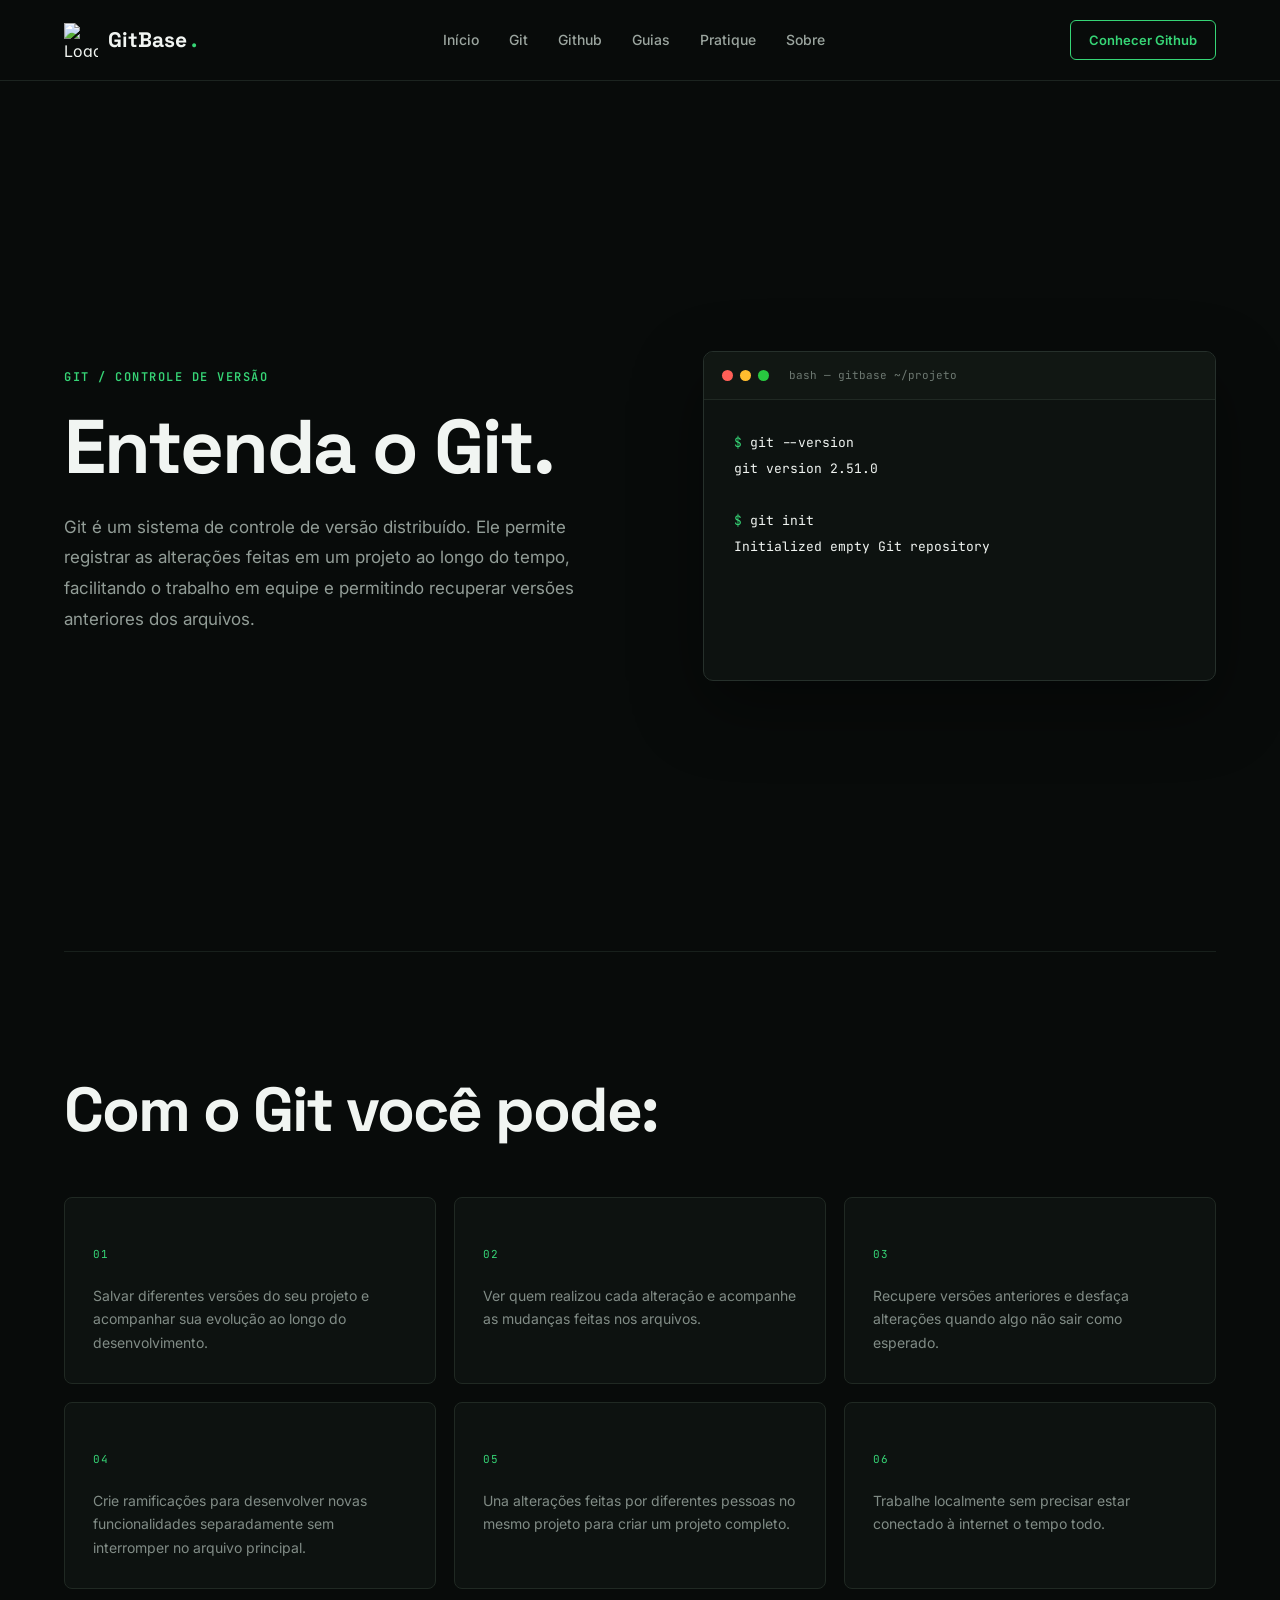
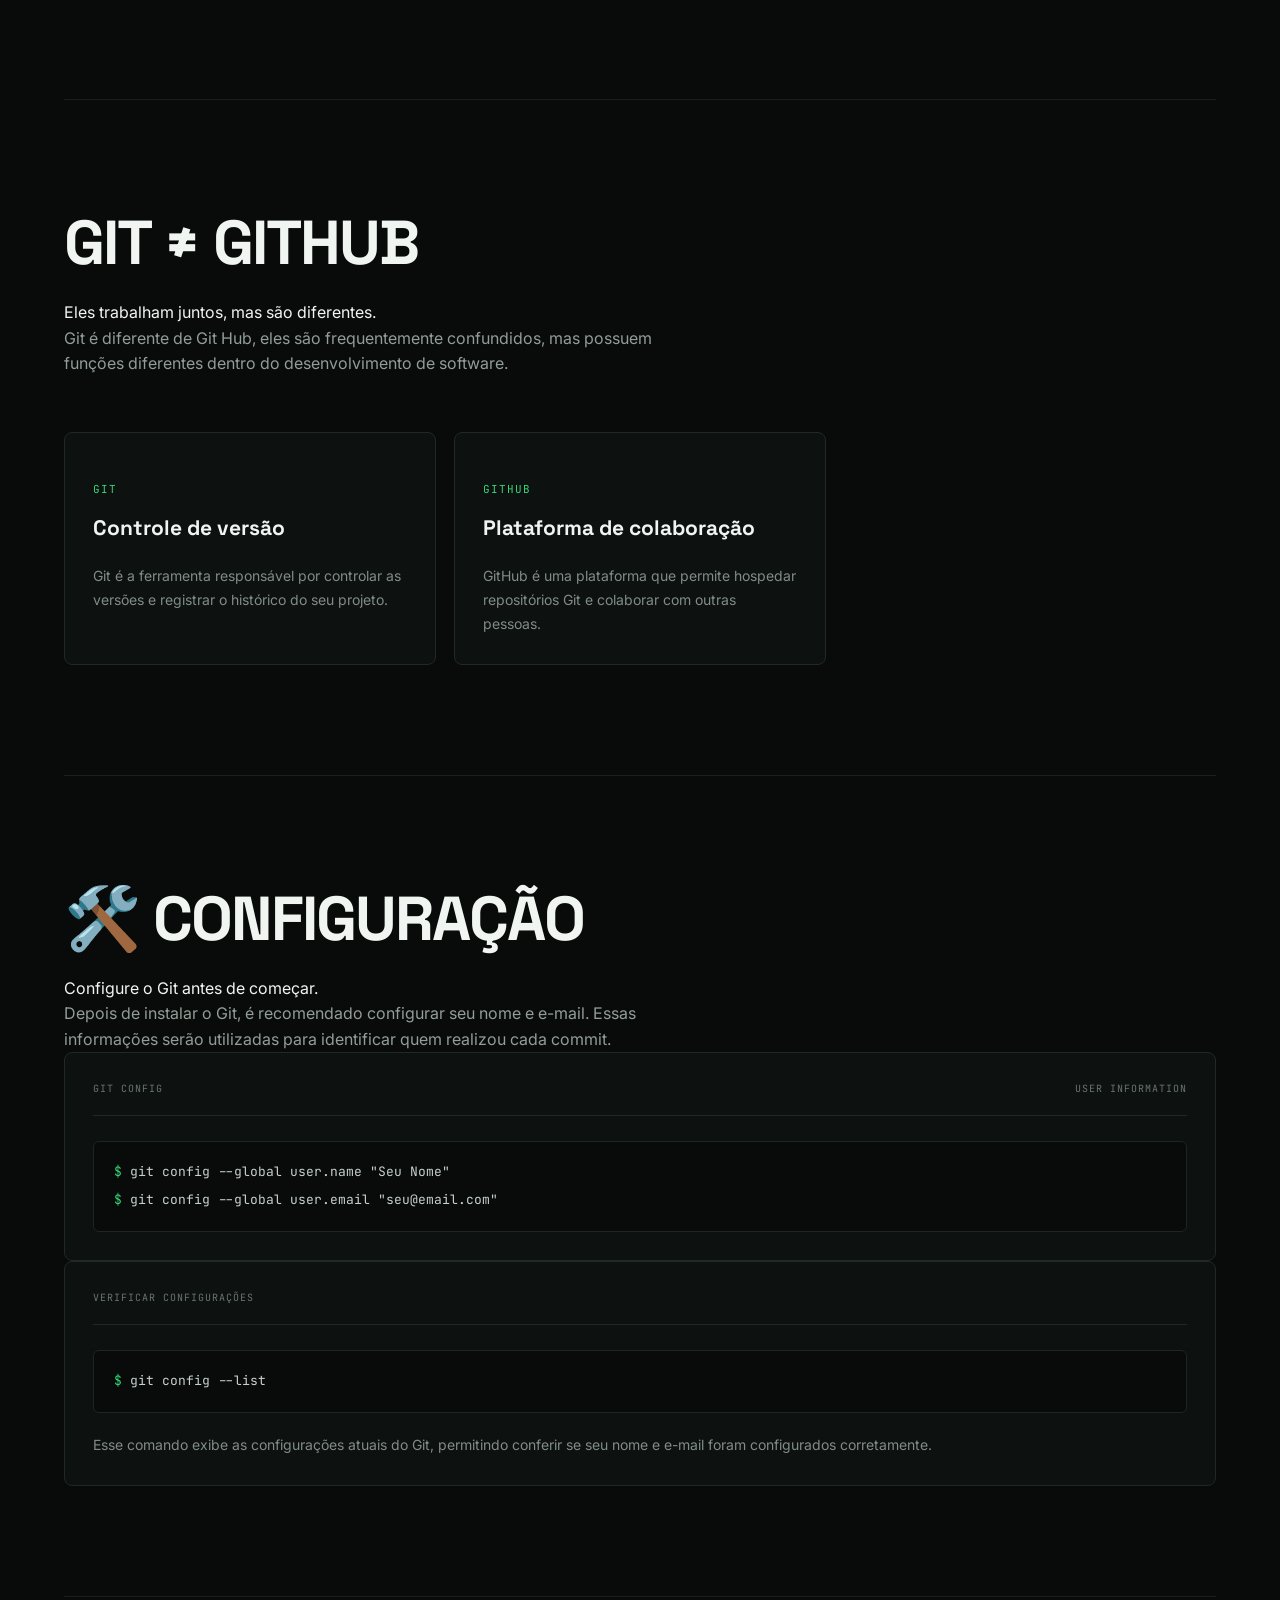
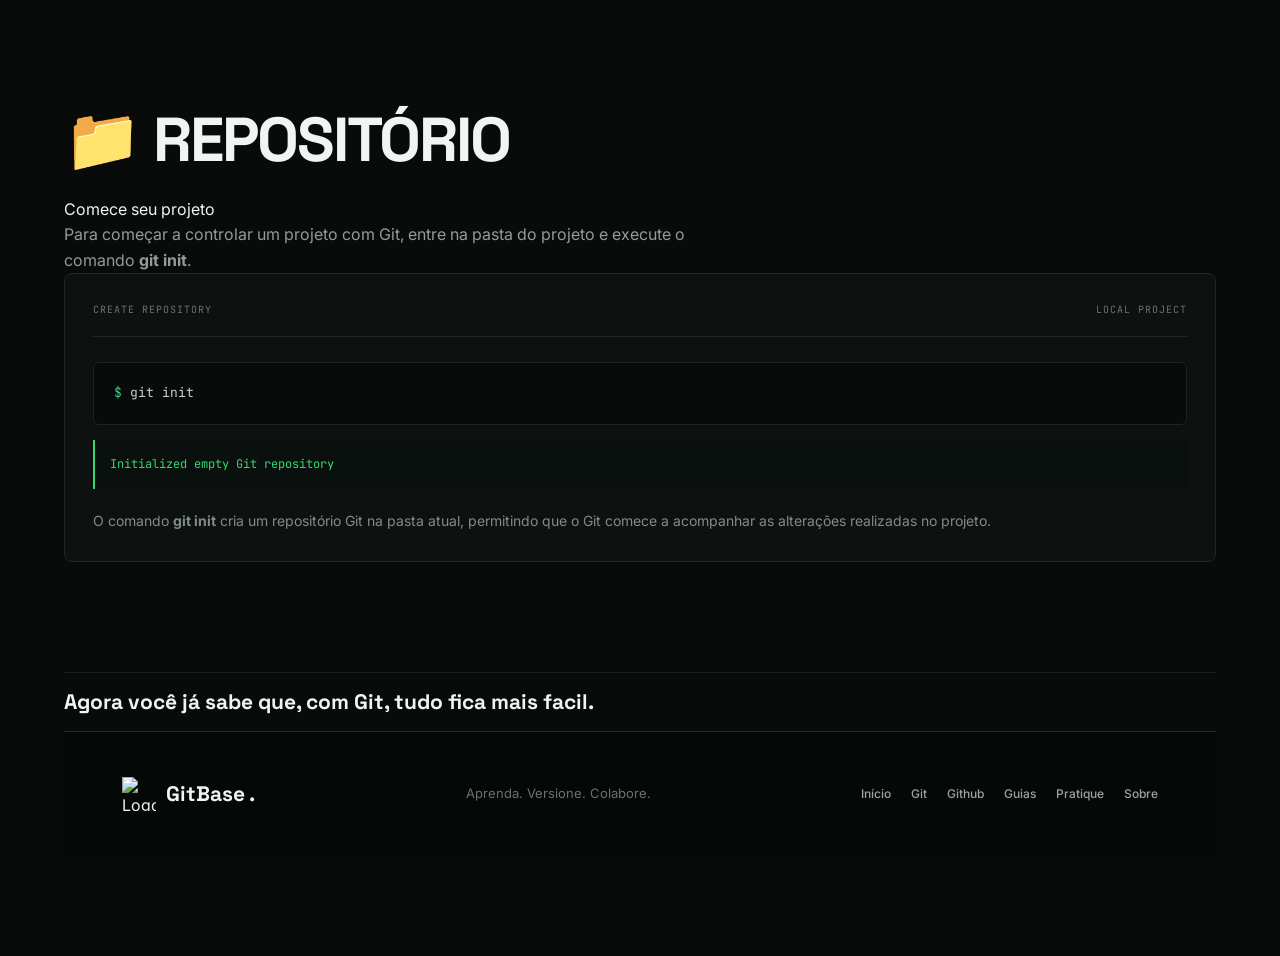
==== pages/git.html @ d870837b "botões funcionando e arquivos na pasta page" ====
<!doctype html>
<html lang="pt-br">

<head>
  <meta charset="UTF-8" />
  <meta name="viewport" content="width=device-width, initial-scale=1.0" />

  <title>Git</title>

  <link rel="stylesheet" href="./style_git.css" />

  <link rel="preconnect" href="https://fonts.googleapis.com" />
  <link rel="preconnect" href="https://fonts.gstatic.com" crossorigin />

  <link
    href="https://fonts.googleapis.com/css2?family=Inter:wght@400;500;600;700;800&family=JetBrains+Mono:wght@400;500;600&family=Space+Grotesk:wght@400;500;600;700&display=swap"
    rel="stylesheet"
  />
</head>


<body>

  <!-- ================= HEADER ================= -->

  <header>

    <nav class="container">

      <div class="logo">

        <img src="./assets/logo.png" alt="Logo GitBase" />

        <p>
          GitBase <span>.</span>
        </p>

      </div>


      <div class="menu">

        <a href="../index.html">Início</a>

        <a href="../git.html">Git</a>

        <a href="../github.html">Github</a>

        <a href="../guias.html">Guias</a>

        <a href="../pratique.html">Pratique</a>

        <a href="../sobre.html">Sobre</a>

      </div>


      <button>
        Conhecer Github
      </button>

    </nav>

  </header>



  <!-- ================= MAIN ================= -->

  <main class="container">


    <!-- ================= HERO ================= -->

    <section>

      <div class="hero">

        <div class="hero-text">

          <p>GIT / CONTROLE DE VERSÃO</p>

          <h1>
            Entenda o Git.
          </h1>

          <p>
            Git é um sistema de controle de versão distribuído.
            Ele permite registrar as alterações feitas em um projeto
            ao longo do tempo, facilitando o trabalho em equipe e
            permitindo recuperar versões anteriores dos arquivos.
          </p>

        </div>


        <!-- Terminal -->

        <div class="terminal">

          <div class="terminal-top">

            <div class="terminal-top-left">

              <div class="circle red"></div>

              <div class="circle yellow"></div>

              <div class="circle green"></div>

            </div>

            <p>
              bash — gitbase ~/projeto
            </p>

          </div>


          <div class="terminal-content">

            <p>
              <span>$</span> git --version
            </p>

            <p>
              git version 2.51.0
            </p>

            <br>

            <p>
              <span>$</span> git init
            </p>

            <p>
              Initialized empty Git repository
            </p>

          </div>

        </div>

      </div>

    </section>



    <!-- ================= O QUE É GIT ================= -->

    <section>

      <div>

        <p></p>

        <h1>
        Com o Git você pode:
        </h1>

      </div>


      <!-- Benefícios -->

      <div class="quadros-cod-organizados">


        <div class="quadro">

          <p>01</p>

          <p>
            Salvar diferentes versões do seu projeto e acompanhar
            sua evolução ao longo do desenvolvimento.
          </p>

        </div>


        <div class="quadro">

          <p>02</p>

          <p>
            Ver quem realizou cada alteração e acompanhe
            as mudanças feitas nos arquivos.
          </p>

        </div>


        <div class="quadro">

          <p>03</p>

          <p>
            Recupere versões anteriores e desfaça alterações
            quando algo não sair como esperado.
          </p>

        </div>


        <div class="quadro">

          <p>04</p>

          <p>
            Crie ramificações para desenvolver novas funcionalidades
            separadamente sem interromper no arquivo principal.
          </p>

        </div>


        <div class="quadro">

          <p>05</p>

          <p>
            Una alterações feitas por diferentes pessoas
            no mesmo projeto para criar um projeto completo.
          </p>

        </div>


        <div class="quadro">

          <p>06</p>

          <p>
            Trabalhe localmente sem precisar estar conectado
            à internet o tempo todo.
          </p>

        </div>

      </div>

    </section>



    <!-- ================= GIT ≠ GITHUB ================= -->

    <section>

      <div>

        <h1>GIT ≠ GITHUB</h1>

        <p>
          Eles trabalham juntos,
          <span>mas são diferentes.</span>
        </p>

        <p>
          Git é diferente de Git Hub, eles são frequentemente confundidos, mas possuem
          funções diferentes dentro do desenvolvimento de software.
        </p>

      </div>


      <div class="quadros-cod-organizados">


        <div class="quadro">

          <p>GIT</p>

          <h3>
            Controle de versão
          </h3>

          <p>
            Git é a ferramenta responsável por controlar as versões
            e registrar o histórico do seu projeto.
          </p>

        </div>


        <div class="quadro">

          <p>GITHUB</p>

          <h3>
            Plataforma de colaboração
          </h3>

          <p>
            GitHub é uma plataforma que permite hospedar repositórios
            Git e colaborar com outras pessoas.
          </p>

        </div>

      </div>

    </section>



    <!-- ================= INSTALAÇÃO E CONFIGURAÇÃO ================= -->

    <section>

      <div>

        <h1>🛠️ CONFIGURAÇÃO</h1>

        <p>
          Configure o Git
          <span>antes de começar.</span>
        </p>

        <p>
          Depois de instalar o Git, é recomendado configurar seu nome
          e e-mail. Essas informações serão utilizadas para identificar
          quem realizou cada commit.
        </p>

      </div>


      <div class="quadro">


        <div class="parte-cima">

          <p>GIT CONFIG</p>

          <p>USER INFORMATION</p>

        </div>


        <div class="codigo">

          <p>
            <span>$</span> git config --global user.name "Seu Nome"
          </p>

          <p>
            <span>$</span> git config --global user.email "seu@email.com"
          </p>

        </div>

      </div>


      <!-- Conferir configurações -->

      <div class="quadro">

        <div class="parte-cima">

          <p>VERIFICAR CONFIGURAÇÕES</p>

        </div>


        <div class="codigo">

          <p>
            <span>$</span> git config --list
          </p>

        </div>


        <p>
          Esse comando exibe as configurações atuais do Git,
          permitindo conferir se seu nome e e-mail foram configurados
          corretamente.
        </p>

      </div>

    </section>



    <!-- ================= CRIANDO REPOSITÓRIO ================= -->

    <section>

      <div>

        <h1>📁 REPOSITÓRIO</h1>

        <p>
          <span>Comece seu projeto</span>
        </p>

        <p>
          Para começar a controlar um projeto com Git, entre na pasta
          do projeto e execute o comando <strong>git init</strong>.
        </p>

      </div>


      <div class="quadro">


        <div class="parte-cima">

          <p>CREATE REPOSITORY</p>

          <p>LOCAL PROJECT</p>

        </div>


        <div class="codigo">

          <p>
            <span>$</span> git init
          </p>

        </div>


        <div class="resultado">

          <p>
            Initialized empty Git repository
          </p>

        </div>


        <p>
          O comando <strong>git init</strong> cria um repositório Git
          na pasta atual, permitindo que o Git comece a acompanhar
          as alterações realizadas no projeto.
        </p>

      </div>

    </section>



    <!-- ================= RESUMO ================= -->

        <h3>
          Agora você já sabe
          <span>que, com Git, tudo fica mais facil.</span>
        </h3>

 
  <!-- ================= FOOTER ================= -->

  <footer>

    <div class="logo">

      <img
        class="img_logo"
        src="./assets/logo.png"
        alt="Logo GitBase"
      />

      <p>
        GitBase .
      </p>

    </div>


    <p>
      Aprenda. Versione. Colabore.
    </p>


    <div class="menu">

      <a href="./index.html">Início</a>

      <a href="./git.html">Git</a>

      <a href="./github.html">Github</a>

      <a href="./guias.html">Guias</a>

      <a href="./pratique.html">Pratique</a>

      <a href="./sobre.html">Sobre</a>

    </div>

  </footer>


</body>

</html>
---- pages/style_git.css ----
/* =====================================================
   CONFIGURAÇÕES GERAIS
===================================================== */

* {
  margin: 0;
  padding: 0;
  box-sizing: border-box;
}

html {
  scroll-behavior: smooth;
}

body {
  background: #080b0a;
  color: #f1f5f2;
  font-family: "Inter", sans-serif;
  line-height: 1.6;
}

.container {
  width: 90%;
  max-width: 1200px;
  margin: 0 auto;
}

a {
  text-decoration: none;
  color: inherit;
}

button {
  font-family: "Inter", sans-serif;
  cursor: pointer;
}


/* =====================================================
   HEADER
===================================================== */

header {
  width: 100%;
  border-bottom: 1px solid #1c2420;
  background: #080b0a;
  position: sticky;
  top: 0;
  z-index: 1000;
}

header nav {
  height: 80px;
  display: flex;
  align-items: center;
  justify-content: space-between;
}


/* LOGO */

.logo {
  display: flex;
  align-items: center;
  gap: 10px;
}

.logo img {
  width: 34px;
  height: 34px;
  object-fit: contain;
}

.logo p {
  font-family: "Space Grotesk", sans-serif;
  font-size: 21px;
  font-weight: 700;
}

.logo span {
  color: #36d576;
}


/* MENU */

.menu {
  display: flex;
  align-items: center;
  gap: 30px;
}

.menu a {
  color: #9ba59f;
  font-size: 14px;
  font-weight: 500;
  transition: 0.3s;
}

.menu a:hover {
  color: #36d576;
}


/* BOTÃO HEADER */

header button {
  border: 1px solid #36d576;
  background: transparent;
  color: #36d576;
  padding: 11px 18px;
  border-radius: 6px;
  font-size: 13px;
  font-weight: 600;
  transition: 0.3s;
}

header button:hover {
  background: #36d576;
  color: #080b0a;
}


/* =====================================================
   SEÇÕES
===================================================== */

main {
  padding-bottom: 100px;
}

main > section {
  padding: 110px 0;
  border-bottom: 1px solid #18201c;
}

main > section:last-child {
  border-bottom: none;
}


/* =====================================================
   TEXTOS
===================================================== */

section > div:first-child > p:first-child {
  color: #36d576;
  font-family: "JetBrains Mono", monospace;
  font-size: 12px;
  font-weight: 600;
  letter-spacing: 1.5px;
  margin-bottom: 15px;
}

h1 {
  font-family: "Space Grotesk", sans-serif;
  font-size: clamp(36px, 5vw, 62px);
  line-height: 1.05;
  letter-spacing: -2px;
  margin-bottom: 25px;
}

h1 span {
  color: #36d576;
}

h3 {
  font-family: "Space Grotesk", sans-serif;
  font-size: 21px;
  margin: 12px 0;
}

section > div:first-child > p:last-child {
  max-width: 650px;
  color: #929d97;
  font-size: 16px;
}


/* =====================================================
   HERO
===================================================== */

.hero {
  min-height: 650px;
  display: grid;
  grid-template-columns: 1fr 0.9fr;
  align-items: center;
  gap: 70px;
}

.hero-text > p:first-child {
  color: #36d576;
  font-family: "JetBrains Mono", monospace;
  font-size: 12px;
  font-weight: 600;
  letter-spacing: 1.5px;
  margin-bottom: 20px;
}

.hero h1 {
  font-size: clamp(45px, 6vw, 76px);
  max-width: 700px;
}

.hero-text > p:nth-of-type(2) {
  max-width: 610px;
  color: #929d97;
  font-size: 17px;
  line-height: 1.8;
  margin-bottom: 30px;
}


/* BOTÕES HERO */

.button1-hero,
.button2-hero {
  padding: 13px 22px;
  border-radius: 6px;
  font-weight: 600;
  font-size: 14px;
  margin-right: 10px;
  transition: 0.3s;
}

.button1-hero {
  border: 1px solid #36d576;
  background: #36d576;
  color: #080b0a;
}

.button1-hero:hover {
  background: #54e58b;
  transform: translateY(-2px);
}

.button2-hero {
  border: 1px solid #303a35;
  background: transparent;
  color: #d7ded9;
}

.button2-hero:hover {
  border-color: #36d576;
  color: #36d576;
}


/* =====================================================
   TERMINAL
===================================================== */

.terminal {
  background: #0d1210;
  border: 1px solid #26302b;
  border-radius: 10px;
  overflow: hidden;
  box-shadow: 0 25px 70px rgba(0, 0, 0, 0.4);
}

.terminal-top {
  height: 48px;
  padding: 0 18px;
  display: flex;
  align-items: center;
  gap: 20px;
  border-bottom: 1px solid #202923;
  background: #111713;
}

.terminal-top-left {
  display: flex;
  gap: 7px;
}

.circle {
  width: 11px;
  height: 11px;
  border-radius: 50%;
}

.red {
  background: #ff5f57;
}

.yellow {
  background: #ffbd2e;
}

.green {
  background: #28c840;
}

.terminal-top p {
  font-family: "JetBrains Mono", monospace;
  color: #6e7972;
  font-size: 11px;
}

.terminal-content {
  padding: 30px;
  min-height: 280px;
  font-family: "JetBrains Mono", monospace;
  font-size: 13px;
  line-height: 2;
}

.terminal-content span {
  color: #36d576;
}

.terminal-content .success {
  color: #36d576;
}


/* =====================================================
   CARDS
===================================================== */

.quadros-cod-organizados {
  margin-top: 55px;
  display: grid;
  grid-template-columns: repeat(3, 1fr);
  gap: 18px;
}

.quadro {
  background: #0d1210;
  border: 1px solid #202923;
  border-radius: 8px;
  padding: 28px;
  transition: 0.3s;
}

.quadro:hover {
  border-color: #36d576;
  transform: translateY(-4px);
}

.quadro > p:first-child {
  color: #36d576;
  font-family: "JetBrains Mono", monospace;
  font-size: 11px;
  letter-spacing: 1px;
}

.quadro > p:not(:first-child) {
  color: #818c86;
  font-size: 14px;
  line-height: 1.7;
}


/* =====================================================
   GIT ≠ GITHUB
===================================================== */

.quadros-cod-organizados .quadro ul {
  margin-top: 20px;
  padding-left: 18px;
  color: #929d97;
  font-size: 14px;
}

.quadro li {
  margin-bottom: 7px;
}

.quadro li::marker {
  color: #36d576;
}


/* =====================================================
   CONFIGURAÇÃO
===================================================== */

.codigo {
  margin-top: 25px;
  background: #080b0a;
  border: 1px solid #1d2621;
  border-radius: 6px;
  padding: 20px;
  font-family: "JetBrains Mono", monospace;
  font-size: 13px;
  overflow-x: auto;
}

.codigo p {
  color: #c7d0ca;
  margin-bottom: 7px;
}

.codigo p:last-child {
  margin-bottom: 0;
}

.codigo span {
  color: #36d576;
}

.quadro > p {
  margin-top: 20px;
  color: #818c86;
}


/* =====================================================
   PARTE SUPERIOR DOS QUADROS
===================================================== */

.parte-cima,
.cima {
  display: flex;
  justify-content: space-between;
  align-items: center;
  padding-bottom: 18px;
  margin-bottom: 20px;
  border-bottom: 1px solid #202923;
}

.parte-cima p,
.cima p {
  margin: 0 !important;
  font-family: "JetBrains Mono", monospace;
  font-size: 10px !important;
  color: #69756e !important;
  letter-spacing: 1px;
}


/* =====================================================
   RESULTADO DO TERMINAL
===================================================== */

.resultado {
  margin-top: 15px;
  padding: 15px;
  border-left: 2px solid #36d576;
  background: #0a100d;
}

.resultado p {
  margin: 0 !important;
  font-family: "JetBrains Mono", monospace;
  color: #36d576 !important;
  font-size: 12px !important;
}


/* =====================================================
   RESUMO
===================================================== */

main > section:last-child .quadro {
  display: grid;
  grid-template-columns: repeat(3, 1fr);
  gap: 30px;
}

main > section:last-child .quadro > div {
  padding-right: 20px;
  border-right: 1px solid #202923;
}

main > section:last-child .quadro > div:last-child {
  border-right: none;
}

main > section:last-child .quadro > div > p:first-child {
  font-size: 25px;
  font-weight: 700;
  color: #36d576;
}


/* =====================================================
   FOOTER
===================================================== */

footer {
  border-top: 1px solid #202923;
  padding: 45px 5%;
  display: flex;
  align-items: center;
  justify-content: space-between;
  background: #060807;
}

footer > p {
  color: #68736d;
  font-size: 13px;
}

footer .menu {
  gap: 20px;
}

footer .menu a {
  font-size: 12px;
}


/* =====================================================
   RESPONSIVIDADE
===================================================== */

@media (max-width: 900px) {

  header nav {
    height: auto;
    padding: 18px 0;
    flex-wrap: wrap;
    gap: 20px;
  }

  header .menu {
    order: 3;
    width: 100%;
    justify-content: center;
    flex-wrap: wrap;
  }

  .hero {
    grid-template-columns: 1fr;
    gap: 50px;
    padding: 70px 0;
  }

  .quadros-cod-organizados {
    grid-template-columns: repeat(2, 1fr);
  }

  main > section:last-child .quadro {
    grid-template-columns: 1fr;
  }

  main > section:last-child .quadro > div {
    border-right: none;
    border-bottom: 1px solid #202923;
    padding-bottom: 25px;
  }

  main > section:last-child .quadro > div:last-child {
    border-bottom: none;
  }

}


@media (max-width: 600px) {

  .container {
    width: 92%;
  }

  header button {
    display: none;
  }

  header .menu {
    gap: 15px;
  }

  header .menu a {
    font-size: 12px;
  }

  main > section {
    padding: 75px 0;
  }

  h1 {
    font-size: 40px;
  }

  .hero h1 {
    font-size: 48px;
  }

  .quadros-cod-organizados {
    grid-template-columns: 1fr;
  }

  .button1-hero,
  .button2-hero {
    margin-bottom: 10px;
  }

  .terminal-content {
    padding: 20px;
    font-size: 11px;
  }

  footer {
    flex-direction: column;
    gap: 25px;
    text-align: center;
  }

  footer .menu {
    flex-wrap: wrap;
    justify-content: center;
  }

}
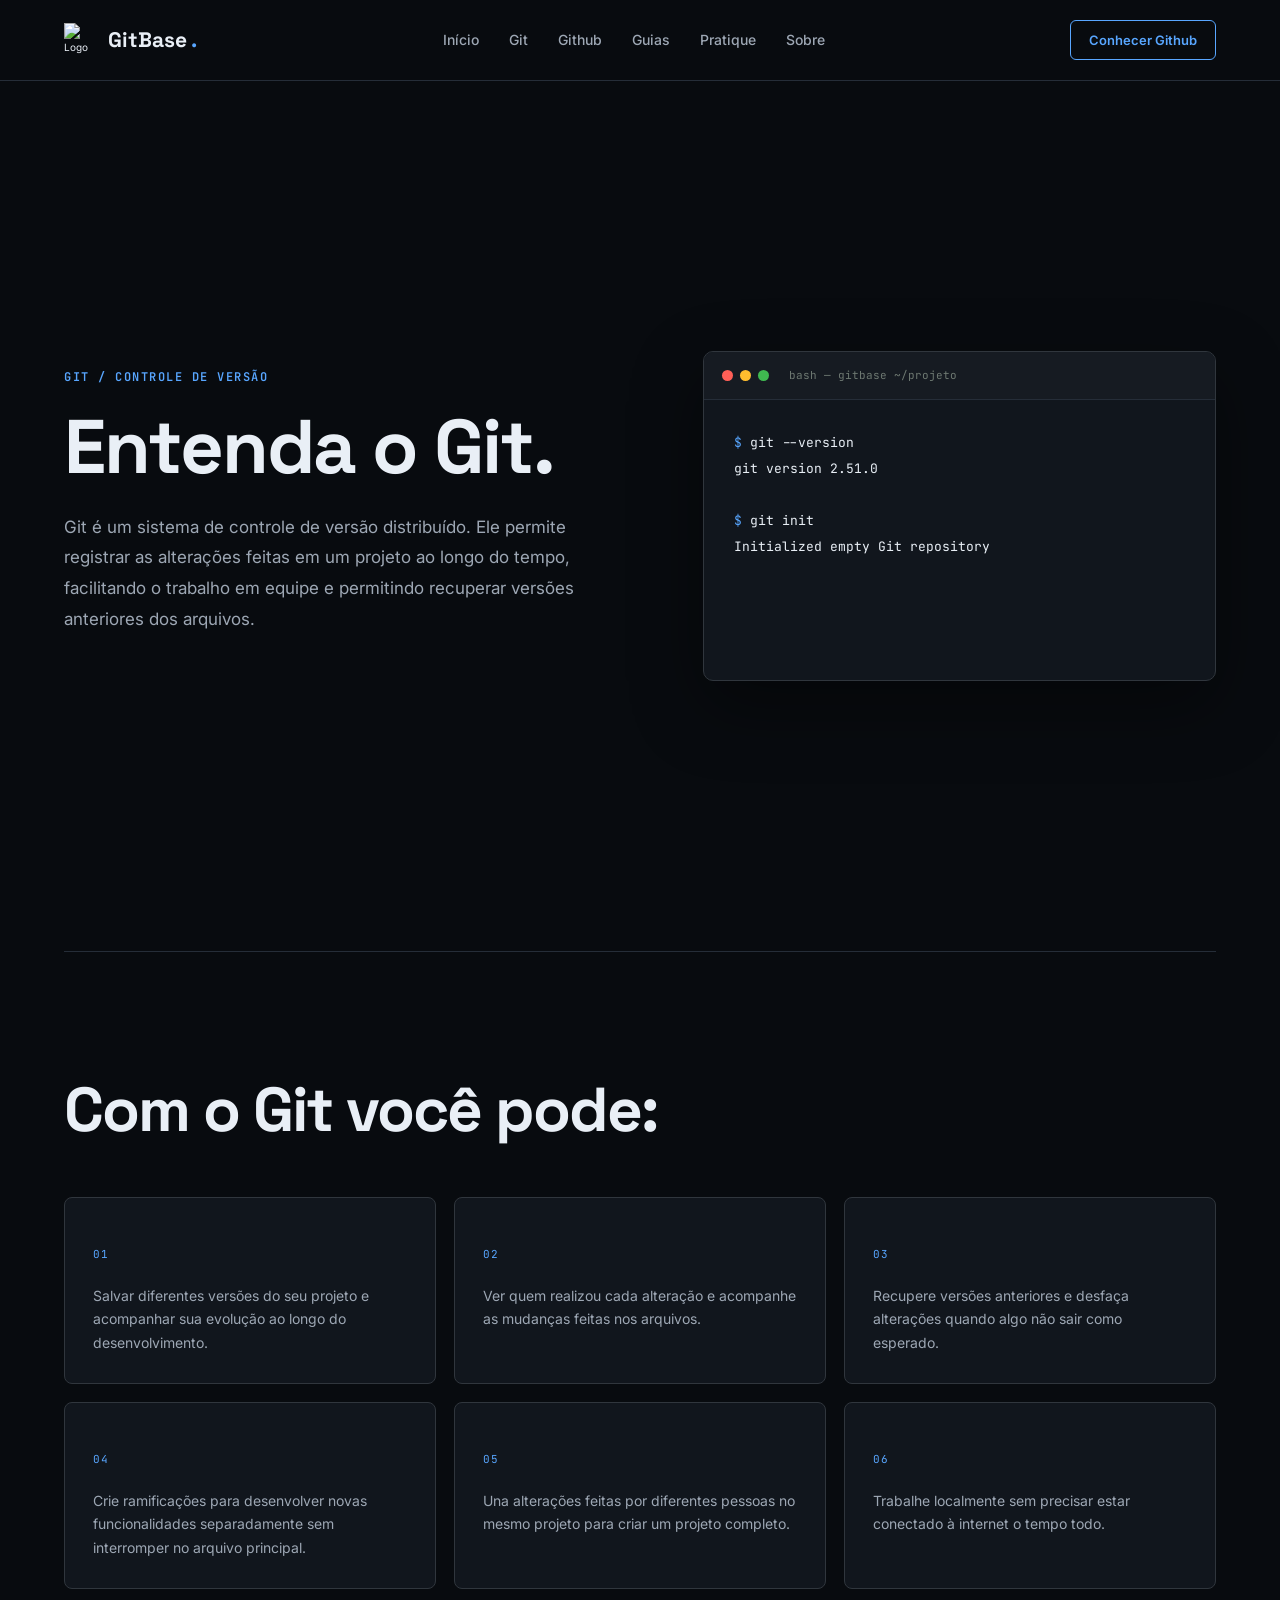
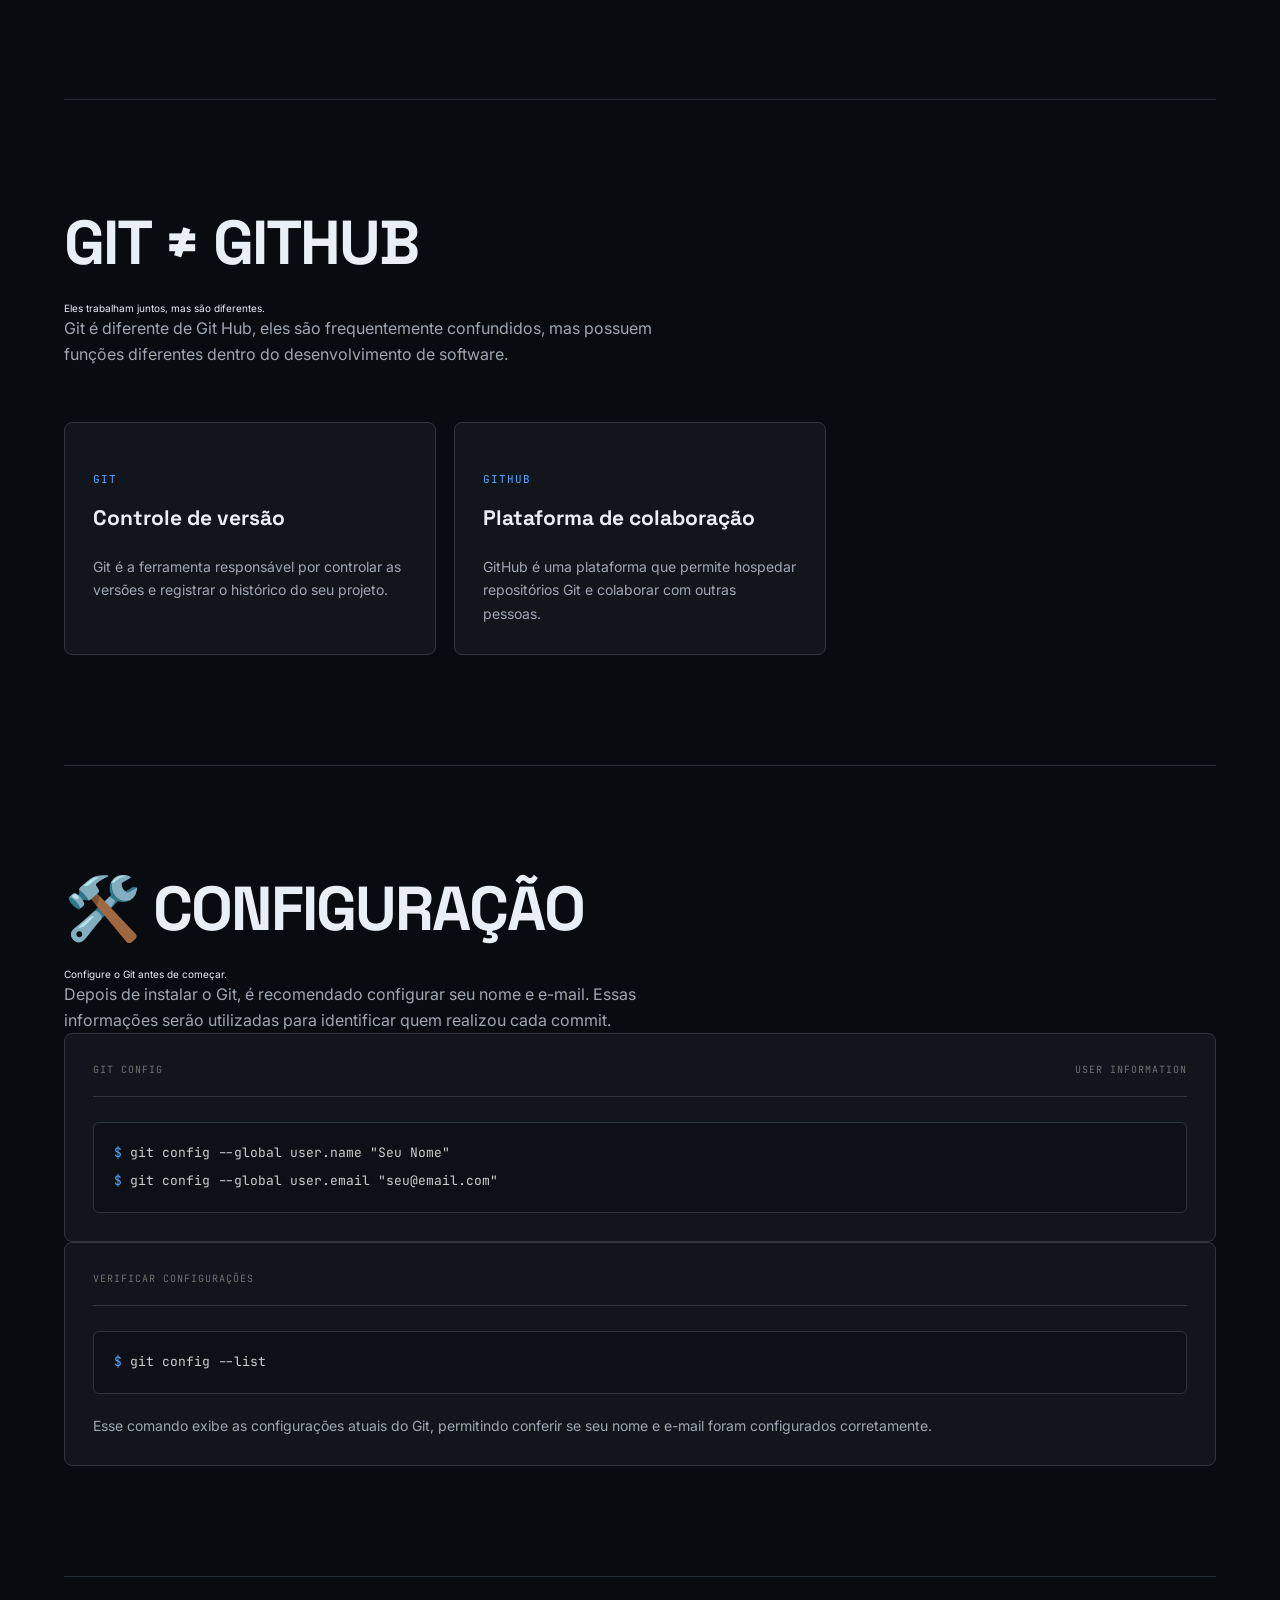
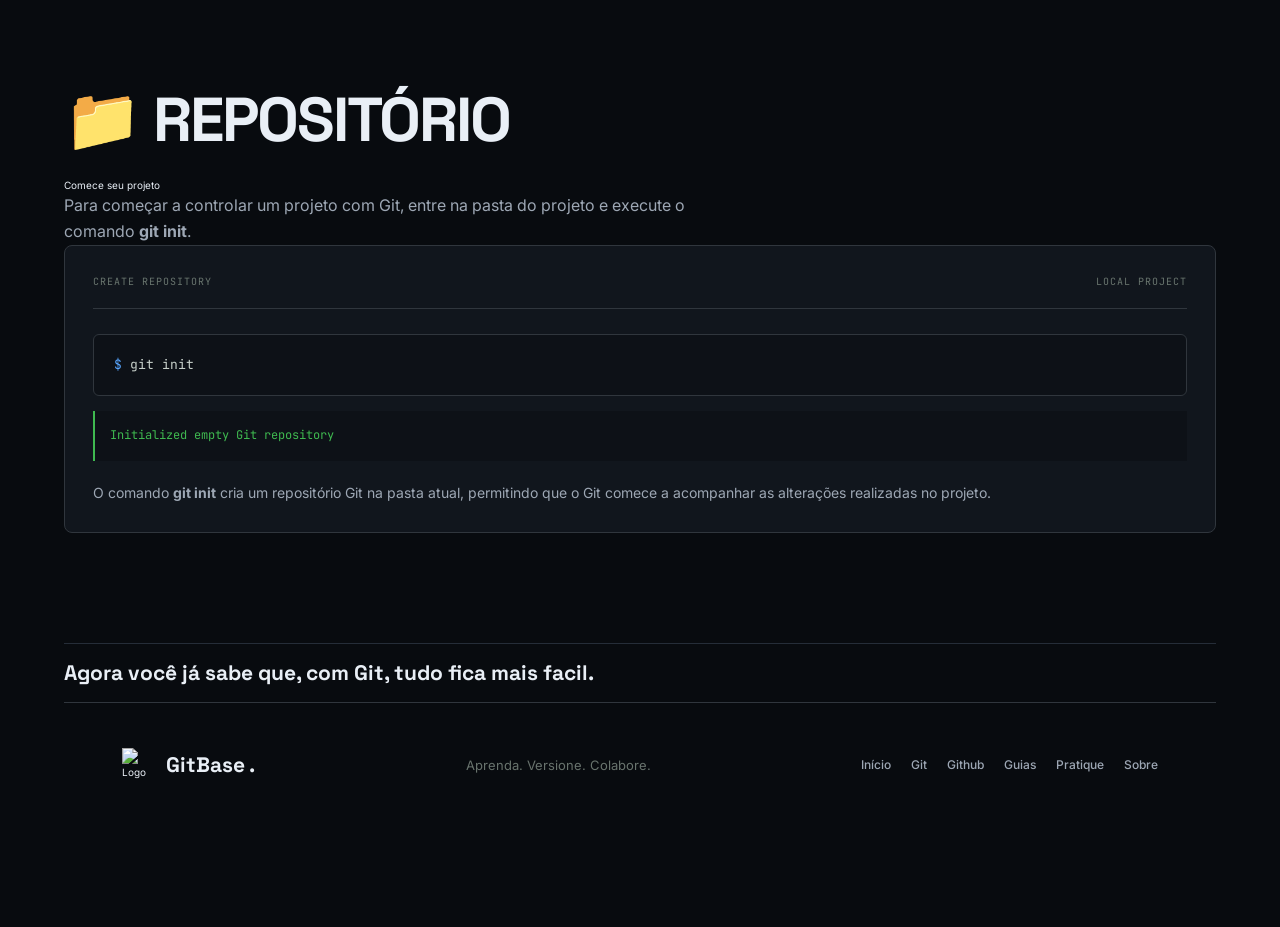
==== commit b8cd1e55: "mais uma alteração feita, correção na estética da pagina guias e bug da logo corrigido" ====
--- a/pages/git.html
+++ b/pages/git.html
@@ -29,7 +29,7 @@
 
       <div class="logo">
 
-        <img src="./assets/logo.png" alt="Logo GitBase" />
+        <img src="../assets/logo.png" alt="Logo GitBase" />
 
         <p>
           GitBase <span>.</span>
@@ -464,7 +464,7 @@
 
       <img
         class="img_logo"
-        src="./assets/logo.png"
+        src="../assets/logo.png"
         alt="Logo GitBase"
       />
 
--- a/pages/style_git.css
+++ b/pages/style_git.css
@@ -1,6 +1,17 @@
 /* =====================================================
    CONFIGURAÇÕES GERAIS
 ===================================================== */
+
+:root {
+  --color-blue: #58a6ff;
+  --color-text-gray: #9da7b4;
+  --color-background: #0d1117;
+  --color-background-card: #11161d;
+  --color-border: #30363d;
+  --color-border-light: #252d38;
+  --color-green: #3fb950;
+  --color-white: #e9eff6;
+}
 
 * {
   margin: 0;
@@ -10,11 +21,12 @@
 
 html {
   scroll-behavior: smooth;
+  font-size: 62.5%;
 }
 
 body {
-  background: #080b0a;
-  color: #f1f5f2;
+  background: #080b0f;
+  color: var(--color-white);
   font-family: "Inter", sans-serif;
   line-height: 1.6;
 }
@@ -42,8 +54,8 @@
 
 header {
   width: 100%;
-  border-bottom: 1px solid #1c2420;
-  background: #080b0a;
+  border-bottom: 1px solid var(--color-border-light);
+  background: #080b0f;
   position: sticky;
   top: 0;
   z-index: 1000;
@@ -62,23 +74,23 @@
 .logo {
   display: flex;
   align-items: center;
-  gap: 10px;
+  gap: 1rem;
 }
 
 .logo img {
-  width: 34px;
-  height: 34px;
+  width: 3.4rem;
+  height: 3.4rem;
   object-fit: contain;
 }
 
 .logo p {
   font-family: "Space Grotesk", sans-serif;
-  font-size: 21px;
+  font-size: 2.1rem;
   font-weight: 700;
 }
 
 .logo span {
-  color: #36d576;
+  color: var(--color-blue);
 }
 
 
@@ -87,37 +99,37 @@
 .menu {
   display: flex;
   align-items: center;
-  gap: 30px;
+  gap: 3rem;
 }
 
 .menu a {
-  color: #9ba59f;
-  font-size: 14px;
+  color: var(--color-text-gray);
+  font-size: 1.4rem;
   font-weight: 500;
   transition: 0.3s;
 }
 
 .menu a:hover {
-  color: #36d576;
+  color: var(--color-blue);
 }
 
 
 /* BOTÃO HEADER */
 
 header button {
-  border: 1px solid #36d576;
+  border: 1px solid var(--color-blue);
   background: transparent;
-  color: #36d576;
-  padding: 11px 18px;
-  border-radius: 6px;
-  font-size: 13px;
+  color: var(--color-blue);
+  padding: 1.1rem 1.8rem;
+  border-radius: 0.6rem;
+  font-size: 1.3rem;
   font-weight: 600;
   transition: 0.3s;
 }
 
 header button:hover {
-  background: #36d576;
-  color: #080b0a;
+  background: var(--color-blue);
+  color: #080b0f;
 }
 
 
@@ -126,12 +138,12 @@
 ===================================================== */
 
 main {
-  padding-bottom: 100px;
+  padding-bottom: 10rem;
 }
 
 main > section {
-  padding: 110px 0;
-  border-bottom: 1px solid #18201c;
+  padding: 11rem 0;
+  border-bottom: 1px solid var(--color-border-light);
 }
 
 main > section:last-child {
@@ -144,36 +156,36 @@
 ===================================================== */
 
 section > div:first-child > p:first-child {
-  color: #36d576;
-  font-family: "JetBrains Mono", monospace;
-  font-size: 12px;
+  color: var(--color-blue);
+  font-family: "JetBrains Mono", monospace;
+  font-size: 1.2rem;
   font-weight: 600;
-  letter-spacing: 1.5px;
-  margin-bottom: 15px;
+  letter-spacing: 0.15rem;
+  margin-bottom: 1.5rem;
 }
 
 h1 {
   font-family: "Space Grotesk", sans-serif;
-  font-size: clamp(36px, 5vw, 62px);
+  font-size: clamp(3.6rem, 5vw, 6.2rem);
   line-height: 1.05;
-  letter-spacing: -2px;
-  margin-bottom: 25px;
+  letter-spacing: -0.2rem;
+  margin-bottom: 2.5rem;
 }
 
 h1 span {
-  color: #36d576;
+  color: var(--color-blue);
 }
 
 h3 {
   font-family: "Space Grotesk", sans-serif;
-  font-size: 21px;
-  margin: 12px 0;
+  font-size: 2.1rem;
+  margin: 1.2rem 0;
 }
 
 section > div:first-child > p:last-child {
-  max-width: 650px;
-  color: #929d97;
-  font-size: 16px;
+  max-width: 65rem;
+  color: var(--color-text-gray);
+  font-size: 1.6rem;
 }
 
 
@@ -182,68 +194,70 @@
 ===================================================== */
 
 .hero {
-  min-height: 650px;
+  min-height: 65rem;
   display: grid;
   grid-template-columns: 1fr 0.9fr;
   align-items: center;
-  gap: 70px;
+  gap: 7rem;
 }
 
 .hero-text > p:first-child {
-  color: #36d576;
-  font-family: "JetBrains Mono", monospace;
-  font-size: 12px;
+  color: var(--color-blue);
+  font-family: "JetBrains Mono", monospace;
+  font-size: 1.2rem;
   font-weight: 600;
-  letter-spacing: 1.5px;
-  margin-bottom: 20px;
+  letter-spacing: 0.15rem;
+  margin-bottom: 2rem;
 }
 
 .hero h1 {
-  font-size: clamp(45px, 6vw, 76px);
-  max-width: 700px;
+  font-size: clamp(4.5rem, 6vw, 7.6rem);
+  max-width: 70rem;
 }
 
 .hero-text > p:nth-of-type(2) {
-  max-width: 610px;
-  color: #929d97;
-  font-size: 17px;
+  max-width: 61rem;
+  color: var(--color-text-gray);
+  font-size: 1.7rem;
   line-height: 1.8;
-  margin-bottom: 30px;
-}
-
-
-/* BOTÕES HERO */
+  margin-bottom: 3rem;
+}
+
+
+/* =====================================================
+   BOTÕES HERO
+===================================================== */
 
 .button1-hero,
 .button2-hero {
-  padding: 13px 22px;
-  border-radius: 6px;
+  padding: 1.3rem 2.2rem;
+  border-radius: 0.6rem;
   font-weight: 600;
-  font-size: 14px;
-  margin-right: 10px;
+  font-size: 1.4rem;
+  margin-right: 1rem;
   transition: 0.3s;
 }
 
 .button1-hero {
-  border: 1px solid #36d576;
-  background: #36d576;
-  color: #080b0a;
+  border: 1px solid var(--color-blue);
+  background: var(--color-blue);
+  color: #080b0f;
 }
 
 .button1-hero:hover {
-  background: #54e58b;
+  background: #79b8ff;
   transform: translateY(-2px);
 }
 
 .button2-hero {
-  border: 1px solid #303a35;
+  border: 1px solid var(--color-border);
   background: transparent;
-  color: #d7ded9;
+  color: var(--color-white);
 }
 
 .button2-hero:hover {
-  border-color: #36d576;
-  color: #36d576;
+  border-color: var(--color-blue);
+  color: var(--color-blue);
 }
 
 
@@ -252,31 +266,31 @@
 ===================================================== */
 
 .terminal {
-  background: #0d1210;
-  border: 1px solid #26302b;
-  border-radius: 10px;
+  background: var(--color-background-card);
+  border: 1px solid var(--color-border);
+  border-radius: 1rem;
   overflow: hidden;
-  box-shadow: 0 25px 70px rgba(0, 0, 0, 0.4);
+  box-shadow: 0 2.5rem 7rem rgba(0, 0, 0, 0.4);
 }
 
 .terminal-top {
-  height: 48px;
-  padding: 0 18px;
+  height: 4.8rem;
+  padding: 0 1.8rem;
   display: flex;
   align-items: center;
-  gap: 20px;
-  border-bottom: 1px solid #202923;
-  background: #111713;
+  gap: 2rem;
+  border-bottom: 1px solid var(--color-border-light);
+  background: #161b22;
 }
 
 .terminal-top-left {
   display: flex;
-  gap: 7px;
+  gap: 0.7rem;
 }
 
 .circle {
-  width: 11px;
-  height: 11px;
+  width: 1.1rem;
+  height: 1.1rem;
   border-radius: 50%;
 }
 
@@ -289,29 +303,29 @@
 }
 
 .green {
-  background: #28c840;
+  background: var(--color-green);
 }
 
 .terminal-top p {
   font-family: "JetBrains Mono", monospace;
   color: #6e7972;
-  font-size: 11px;
+  font-size: 1.1rem;
 }
 
 .terminal-content {
-  padding: 30px;
-  min-height: 280px;
-  font-family: "JetBrains Mono", monospace;
-  font-size: 13px;
+  padding: 3rem;
+  min-height: 28rem;
+  font-family: "JetBrains Mono", monospace;
+  font-size: 1.3rem;
   line-height: 2;
 }
 
 .terminal-content span {
-  color: #36d576;
+  color: var(--color-blue);
 }
 
 .terminal-content .success {
-  color: #36d576;
+  color: var(--color-green);
 }
 
 
@@ -320,35 +334,35 @@
 ===================================================== */
 
 .quadros-cod-organizados {
-  margin-top: 55px;
+  margin-top: 5.5rem;
   display: grid;
   grid-template-columns: repeat(3, 1fr);
-  gap: 18px;
+  gap: 1.8rem;
 }
 
 .quadro {
-  background: #0d1210;
-  border: 1px solid #202923;
-  border-radius: 8px;
-  padding: 28px;
+  background: var(--color-background-card);
+  border: 1px solid var(--color-border);
+  border-radius: 0.8rem;
+  padding: 2.8rem;
   transition: 0.3s;
 }
 
 .quadro:hover {
-  border-color: #36d576;
+  border-color: var(--color-blue);
   transform: translateY(-4px);
 }
 
 .quadro > p:first-child {
-  color: #36d576;
-  font-family: "JetBrains Mono", monospace;
-  font-size: 11px;
-  letter-spacing: 1px;
+  color: var(--color-blue);
+  font-family: "JetBrains Mono", monospace;
+  font-size: 1.1rem;
+  letter-spacing: 0.1rem;
 }
 
 .quadro > p:not(:first-child) {
-  color: #818c86;
-  font-size: 14px;
+  color: var(--color-text-gray);
+  font-size: 1.4rem;
   line-height: 1.7;
 }
 
@@ -358,18 +372,18 @@
 ===================================================== */
 
 .quadros-cod-organizados .quadro ul {
-  margin-top: 20px;
-  padding-left: 18px;
-  color: #929d97;
-  font-size: 14px;
+  margin-top: 2rem;
+  padding-left: 1.8rem;
+  color: var(--color-text-gray);
+  font-size: 1.4rem;
 }
 
 .quadro li {
-  margin-bottom: 7px;
+  margin-bottom: 0.7rem;
 }
 
 .quadro li::marker {
-  color: #36d576;
+  color: var(--color-blue);
 }
 
 
@@ -378,19 +392,19 @@
 ===================================================== */
 
 .codigo {
-  margin-top: 25px;
-  background: #080b0a;
-  border: 1px solid #1d2621;
-  border-radius: 6px;
-  padding: 20px;
-  font-family: "JetBrains Mono", monospace;
-  font-size: 13px;
+  margin-top: 2.5rem;
+  background: #0d1117;
+  border: 1px solid var(--color-border);
+  border-radius: 0.6rem;
+  padding: 2rem;
+  font-family: "JetBrains Mono", monospace;
+  font-size: 1.3rem;
   overflow-x: auto;
 }
 
 .codigo p {
   color: #c7d0ca;
-  margin-bottom: 7px;
+  margin-bottom: 0.7rem;
 }
 
 .codigo p:last-child {
@@ -398,12 +412,12 @@
 }
 
 .codigo span {
-  color: #36d576;
+  color: var(--color-blue);
 }
 
 .quadro > p {
-  margin-top: 20px;
-  color: #818c86;
+  margin-top: 2rem;
+  color: var(--color-text-gray);
 }
 
 
@@ -416,18 +430,18 @@
   display: flex;
   justify-content: space-between;
   align-items: center;
-  padding-bottom: 18px;
-  margin-bottom: 20px;
-  border-bottom: 1px solid #202923;
+  padding-bottom: 1.8rem;
+  margin-bottom: 2rem;
+  border-bottom: 1px solid var(--color-border);
 }
 
 .parte-cima p,
 .cima p {
   margin: 0 !important;
   font-family: "JetBrains Mono", monospace;
-  font-size: 10px !important;
+  font-size: 1rem !important;
   color: #69756e !important;
-  letter-spacing: 1px;
+  letter-spacing: 0.1rem;
 }
 
 
@@ -436,17 +450,17 @@
 ===================================================== */
 
 .resultado {
-  margin-top: 15px;
-  padding: 15px;
-  border-left: 2px solid #36d576;
-  background: #0a100d;
+  margin-top: 1.5rem;
+  padding: 1.5rem;
+  border-left: 2px solid var(--color-green);
+  background: #0d1117;
 }
 
 .resultado p {
   margin: 0 !important;
   font-family: "JetBrains Mono", monospace;
-  color: #36d576 !important;
-  font-size: 12px !important;
+  color: var(--color-green) !important;
+  font-size: 1.2rem !important;
 }
 
 
@@ -457,12 +471,12 @@
 main > section:last-child .quadro {
   display: grid;
   grid-template-columns: repeat(3, 1fr);
-  gap: 30px;
+  gap: 3rem;
 }
 
 main > section:last-child .quadro > div {
-  padding-right: 20px;
-  border-right: 1px solid #202923;
+  padding-right: 2rem;
+  border-right: 1px solid var(--color-border);
 }
 
 main > section:last-child .quadro > div:last-child {
@@ -470,9 +484,9 @@
 }
 
 main > section:last-child .quadro > div > p:first-child {
-  font-size: 25px;
+  font-size: 2.5rem;
   font-weight: 700;
-  color: #36d576;
+  color: var(--color-blue);
 }
 
 
@@ -481,25 +495,25 @@
 ===================================================== */
 
 footer {
-  border-top: 1px solid #202923;
-  padding: 45px 5%;
+  border-top: 1px solid var(--color-border);
+  padding: 4.5rem 5%;
   display: flex;
   align-items: center;
   justify-content: space-between;
-  background: #060807;
+  background: #080b0f;
 }
 
 footer > p {
   color: #68736d;
-  font-size: 13px;
+  font-size: 1.3rem;
 }
 
 footer .menu {
-  gap: 20px;
+  gap: 2rem;
 }
 
 footer .menu a {
-  font-size: 12px;
+  font-size: 1.2rem;
 }
 
 
@@ -511,9 +525,9 @@
 
   header nav {
     height: auto;
-    padding: 18px 0;
+    padding: 1.8rem 0;
     flex-wrap: wrap;
-    gap: 20px;
+    gap: 2rem;
   }
 
   header .menu {
@@ -525,8 +539,8 @@
 
   .hero {
     grid-template-columns: 1fr;
-    gap: 50px;
-    padding: 70px 0;
+    gap: 5rem;
+    padding: 7rem 0;
   }
 
   .quadros-cod-organizados {
@@ -539,14 +553,13 @@
 
   main > section:last-child .quadro > div {
     border-right: none;
-    border-bottom: 1px solid #202923;
-    padding-bottom: 25px;
+    border-bottom: 1px solid var(--color-border);
+    padding-bottom: 2.5rem;
   }
 
   main > section:last-child .quadro > div:last-child {
     border-bottom: none;
   }
-
 }
 
 
@@ -561,23 +574,23 @@
   }
 
   header .menu {
-    gap: 15px;
+    gap: 1.5rem;
   }
 
   header .menu a {
-    font-size: 12px;
+    font-size: 1.2rem;
   }
 
   main > section {
-    padding: 75px 0;
+    padding: 7.5rem 0;
   }
 
   h1 {
-    font-size: 40px;
+    font-size: 4rem;
   }
 
   .hero h1 {
-    font-size: 48px;
+    font-size: 4.8rem;
   }
 
   .quadros-cod-organizados {
@@ -586,17 +599,17 @@
 
   .button1-hero,
   .button2-hero {
-    margin-bottom: 10px;
+    margin-bottom: 1rem;
   }
 
   .terminal-content {
-    padding: 20px;
-    font-size: 11px;
+    padding: 2rem;
+    font-size: 1.1rem;
   }
 
   footer {
     flex-direction: column;
-    gap: 25px;
+    gap: 2.5rem;
     text-align: center;
   }
 
@@ -604,5 +617,4 @@
     flex-wrap: wrap;
     justify-content: center;
   }
-
 }
